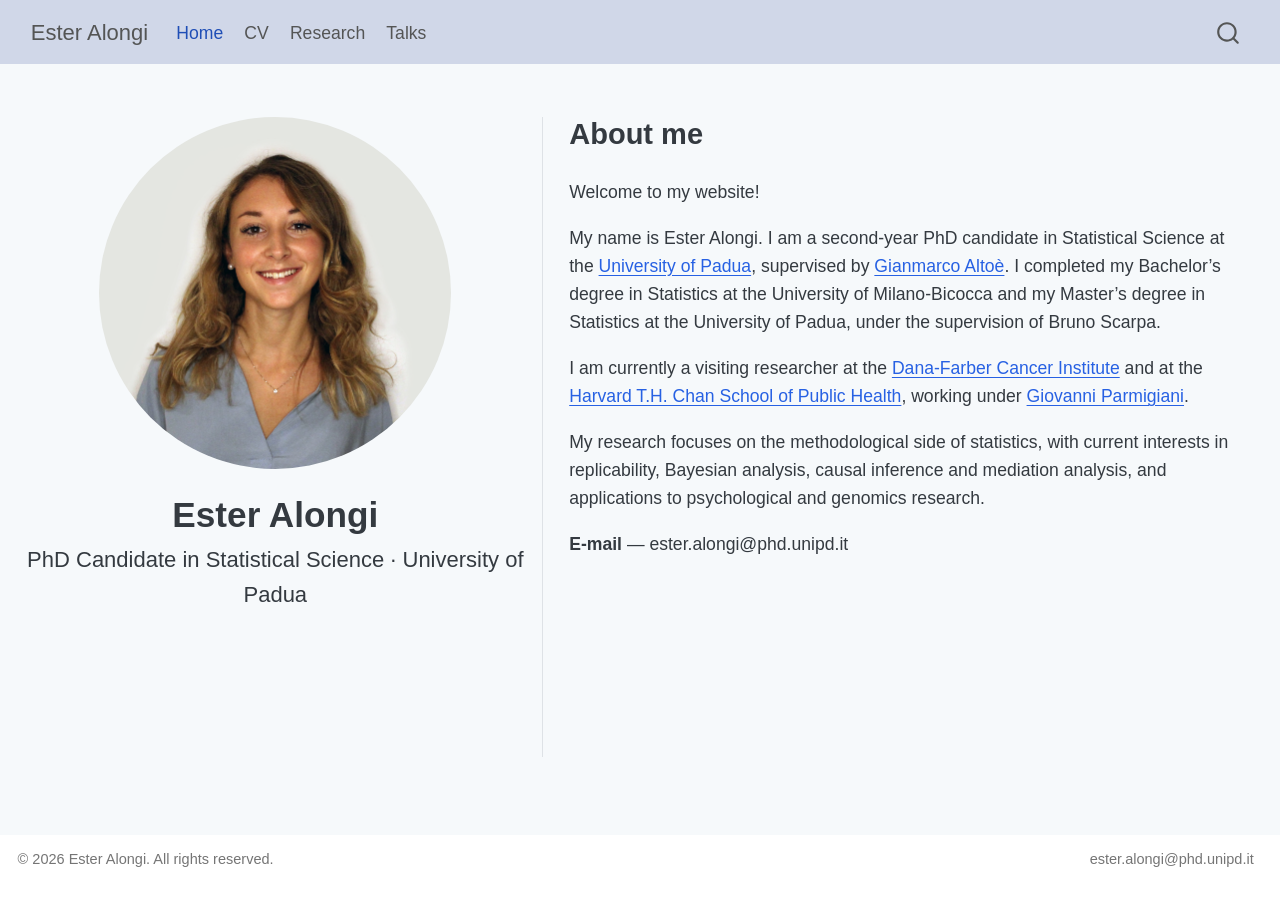
==== docs/index.html @ af5c0d2c "update site" ====
<!DOCTYPE html>
<html xmlns="http://www.w3.org/1999/xhtml" lang="en" xml:lang="en"><head>

<meta charset="utf-8">
<meta name="generator" content="quarto-1.10.18">

<meta name="viewport" content="width=device-width, initial-scale=1.0, user-scalable=yes">


<title>Ester Alongi</title>
<style>
/* Default styles provided by pandoc.
** See https://pandoc.org/MANUAL.html#variables-for-html for config info.
*/
span.smallcaps{font-variant: small-caps;}
div.columns{display: flex; gap: 1.5em;}
div.column{flex: auto;}
@media screen {
div.columns{gap: min(4vw, 1.5em);}
div.column{overflow-x: auto;}
}
div.hanging-indent{margin-left: 1.5em; text-indent: -1.5em;}
ul.task-list{list-style: none;}
ul.task-list li input[type="checkbox"] {
  width: 0.8em;
  margin: 0 0.8em 0.2em -1em; /* quarto-specific, see https://github.com/quarto-dev/quarto-cli/issues/4556 */ 
  vertical-align: middle;
}
</style>


<script src="site_libs/quarto-nav/quarto-nav.js"></script>
<script src="site_libs/quarto-nav/headroom.min.js"></script>
<script src="site_libs/clipboard/clipboard.min.js"></script>
<script src="site_libs/quarto-search/autocomplete.umd.js"></script>
<script src="site_libs/quarto-search/fuse.min.js"></script>
<script src="site_libs/quarto-search/quarto-search.js"></script>
<meta name="quarto:offset" content="./">
<link href="./images/Photo Ester Alongi.jpg" rel="icon" type="image/jpeg">
<script src="site_libs/quarto-html/quarto.js" type="module"></script>
<script src="site_libs/quarto-html/tabsets/tabsets.js" type="module"></script>
<script src="site_libs/quarto-html/popper.min.js"></script>
<script src="site_libs/quarto-html/tippy.umd.min.js"></script>
<link href="site_libs/quarto-html/tippy.css" rel="stylesheet">
<link href="site_libs/quarto-html/quarto-syntax-highlighting-64a204ab8560d761af7679ceaba22944.css" rel="stylesheet" id="quarto-text-highlighting-styles">
<script src="site_libs/bootstrap/bootstrap.min.js"></script>
<link href="site_libs/bootstrap/bootstrap-icons.css" rel="stylesheet">
<link href="site_libs/bootstrap/bootstrap-adc3778c718ce9dccda657a47eadd291.min.css" rel="stylesheet" append-hash="true" id="quarto-bootstrap" data-mode="light">
<script src="site_libs/quarto-contrib/iconify-2.1.0/iconify-icon.min.js"></script>
<script id="quarto-search-options" type="application/json">{
  "location": "navbar",
  "copy-button": false,
  "collapse-after": 3,
  "panel-placement": "end",
  "type": "overlay",
  "limit": 50,
  "keyboard-shortcut": [
    "f",
    "/",
    "s"
  ],
  "show-item-context": false,
  "language": {
    "search-no-results-text": "No results",
    "search-matching-documents-text": "matching documents",
    "search-copy-link-title": "Copy link to search",
    "search-hide-matches-text": "Hide additional matches",
    "search-more-match-text": "more match in this document",
    "search-more-matches-text": "more matches in this document",
    "search-clear-button-title": "Clear",
    "search-text-placeholder": "",
    "search-detached-cancel-button-title": "Cancel",
    "search-submit-button-title": "Submit",
    "search-label": "Search"
  }
}</script>


<link rel="stylesheet" href="styles.css">
</head>

<body class="nav-fixed quarto-light">

<div id="quarto-search-results"></div>
  <header id="quarto-header" class="headroom fixed-top">
    <nav class="navbar navbar-expand-lg " data-bs-theme="dark">
      <div class="navbar-container container-fluid">
      <div class="navbar-brand-container mx-auto">
    <a class="navbar-brand" href="./index.html">
    <span class="navbar-title">Ester Alongi</span>
    </a>
  </div>
            <div id="quarto-search" class="" title="Search"></div>
          <button class="navbar-toggler" type="button" data-bs-toggle="collapse" data-bs-target="#navbarCollapse" aria-controls="navbarCollapse" role="menu" aria-expanded="false" aria-label="Toggle navigation" onclick="if (window.quartoToggleHeadroom) { window.quartoToggleHeadroom(); }">
  <span class="navbar-toggler-icon"></span>
</button>
          <div class="collapse navbar-collapse" id="navbarCollapse">
            <ul class="navbar-nav navbar-nav-scroll me-auto">
  <li class="nav-item">
    <a class="nav-link active" href="./index.html" aria-current="page"> 
<span class="menu-text">Home</span></a>
  </li>  
  <li class="nav-item">
    <a class="nav-link" href="./cv.html"> 
<span class="menu-text">CV</span></a>
  </li>  
  <li class="nav-item">
    <a class="nav-link" href="./research.html"> 
<span class="menu-text">Research</span></a>
  </li>  
  <li class="nav-item">
    <a class="nav-link" href="./talks.html"> 
<span class="menu-text">Talks</span></a>
  </li>  
</ul>
          </div> <!-- /navcollapse -->
            <div class="quarto-navbar-tools">
</div>
      </div> <!-- /container-fluid -->
    </nav>
</header>
<!-- content -->
<div id="quarto-content" class="quarto-container page-columns page-rows-contents page-layout-full page-navbar">
<!-- sidebar -->
<!-- margin-sidebar -->
    
<!-- main -->
<div class="quarto-about-trestles column-page">
  <div class="about-entity">
    <img src="images/Photo Ester Alongi.jpg" class="about-image
  round " style="height: 20em; width: 20em;">
<header id="title-block-header" class="quarto-title-block default">
<div class="quarto-title">
<h1 class="title">Ester Alongi</h1>
<p class="subtitle lead">PhD Candidate in Statistical Science · University of Padua</p>
</div>
<div class="quarto-title-meta column-page">
  </div>
</header>
  </div>
  <div class="about-contents"><main class="content column-page" id="quarto-document-content">
<section id="about-me" class="level2">
<h2 data-anchor-id="about-me">About me</h2>
<p>Welcome to my website!</p>
<p>My name is Ester Alongi. I am a second-year PhD candidate in Statistical Science at the <a href="https://www.unipd.it/">University of Padua</a>, supervised by <a href="https://www.dpss.unipd.it/en/gianmarco-altoe">Gianmarco Altoè</a>. I completed my Bachelor’s degree in Statistics at the University of Milano-Bicocca and my Master’s degree in Statistics at the University of Padua, under the supervision of Bruno Scarpa.</p>
<p>I am currently a visiting researcher at the <a href="https://www.dana-farber.org/">Dana-Farber Cancer Institute</a> and at the <a href="https://www.hsph.harvard.edu/biostatistics/">Harvard T.H. Chan School of Public Health</a>, working under <a href="https://scholar.harvard.edu/parmigiani/">Giovanni Parmigiani</a>.</p>
<p>My research focuses on the methodological side of statistics, with current interests in replicability, Bayesian analysis, causal inference and mediation analysis, and applications to psychological and genomics research.</p>
<p><strong>E-mail</strong> — ester.alongi@phd.unipd.it</p>


</section>
<center>
<br> <a href="https://github.com/esteralongi"><iconify-icon role="img" inline="" icon="fa6-brands:github" style="font-size: 30px;" aria-label="Icon github from fa6-brands Iconify.design set." title="Icon github from fa6-brands Iconify.design set."></iconify-icon></a> <a href="https://www.linkedin.com/in/ester-alongi-4b968815b/"><iconify-icon role="img" inline="" icon="fa6-brands:linkedin" style="font-size: 30px;" aria-label="Icon linkedin from fa6-brands Iconify.design set." title="Icon linkedin from fa6-brands Iconify.design set."></iconify-icon></a> <a href="mailto:ester.alongi@phd.unipd.it"><iconify-icon role="img" inline="" icon="fa6-brands:envelope" style="font-size: 30px;" aria-label="Icon envelope from fa6-brands Iconify.design set." title="Icon envelope from fa6-brands Iconify.design set."></iconify-icon></a>
</center></main></div>
</div>
 <!-- /main -->
<script id="quarto-html-after-body" type="application/javascript">
  window.document.addEventListener("DOMContentLoaded", function (event) {
    const isCodeAnnotation = (el) => {
      for (const clz of el.classList) {
        if (clz.startsWith('code-annotation-')) {                     
          return true;
        }
      }
      return false;
    }
    const onCopySuccess = function(e) {
      // button target
      const button = e.trigger;
      // don't keep focus
      button.blur();
      // flash "checked"
      button.classList.add('code-copy-button-checked');
      var currentTitle = button.getAttribute("title");
      button.setAttribute("title", "Copied!");
      let tooltip;
      if (window.bootstrap) {
        button.setAttribute("data-bs-toggle", "tooltip");
        button.setAttribute("data-bs-placement", "left");
        button.setAttribute("data-bs-title", "Copied!");
        tooltip = new bootstrap.Tooltip(button, 
          { trigger: "manual", 
            customClass: "code-copy-button-tooltip",
            offset: [0, -8]});
        tooltip.show();    
      }
      setTimeout(function() {
        if (tooltip) {
          tooltip.hide();
          button.removeAttribute("data-bs-title");
          button.removeAttribute("data-bs-toggle");
          button.removeAttribute("data-bs-placement");
        }
        button.setAttribute("title", currentTitle);
        button.classList.remove('code-copy-button-checked');
      }, 1000);
      // clear code selection
      e.clearSelection();
    }
    const getTextToCopy = function(trigger) {
      const outerScaffold = trigger.parentElement.cloneNode(true);
      const codeEl = outerScaffold.querySelector('code');
      for (const childEl of codeEl.children) {
        if (isCodeAnnotation(childEl)) {
          childEl.remove();
        }
      }
      return codeEl.innerText;
    }
    const clipboard = new window.ClipboardJS('.code-copy-button:not([data-in-quarto-modal])', {
      text: getTextToCopy
    });
    clipboard.on('success', onCopySuccess);
    if (window.document.getElementById('quarto-embedded-source-code-modal')) {
      const clipboardModal = new window.ClipboardJS('.code-copy-button[data-in-quarto-modal]', {
        text: getTextToCopy,
        container: window.document.getElementById('quarto-embedded-source-code-modal')
      });
      clipboardModal.on('success', onCopySuccess);
    }
      var localhostRegex = new RegExp(/^(?:http|https):\/\/localhost\:?[0-9]*\//);
      var mailtoRegex = new RegExp(/^mailto:/);
        var filterRegex = new RegExp("https:\/\/esteralongi\.github\.io\/web\/");
      var isInternal = (href) => {
          return filterRegex.test(href) || localhostRegex.test(href) || mailtoRegex.test(href);
      }
      // Inspect non-navigation links and adorn them if external
     var links = window.document.querySelectorAll('a[href]:not(.nav-link):not(.navbar-brand):not(.toc-action):not(.sidebar-link):not(.sidebar-item-toggle):not(.pagination-link):not(.no-external):not([aria-hidden]):not(.dropdown-item):not(.quarto-navigation-tool):not(.about-link)');
      for (var i=0; i<links.length; i++) {
        const link = links[i];
        if (!isInternal(link.href)) {
          // undo the damage that might have been done by quarto-nav.js in the case of
          // links that we want to consider external
          if (link.dataset.originalHref !== undefined) {
            link.href = link.dataset.originalHref;
          }
        }
      }
    function tippyHover(el, contentFn, onTriggerFn, onUntriggerFn) {
      const config = {
        allowHTML: true,
        maxWidth: 500,
        delay: 100,
        arrow: false,
        appendTo: function(el) {
            return el.parentElement;
        },
        interactive: true,
        interactiveBorder: 10,
        theme: 'quarto',
        placement: 'bottom-start',
      };
      if (contentFn) {
        config.content = contentFn;
      }
      if (onTriggerFn) {
        config.onTrigger = onTriggerFn;
      }
      if (onUntriggerFn) {
        config.onUntrigger = onUntriggerFn;
      }
      window.tippy(el, config); 
    }
    const noterefs = window.document.querySelectorAll('a[role="doc-noteref"]');
    for (var i=0; i<noterefs.length; i++) {
      const ref = noterefs[i];
      tippyHover(ref, function() {
        // use id or data attribute instead here
        let href = ref.getAttribute('data-footnote-href') || ref.getAttribute('href');
        try { href = new URL(href).hash; } catch {}
        const id = href.replace(/^#\/?/, "");
        const note = window.document.getElementById(id);
        if (note) {
          return note.innerHTML;
        } else {
          return "";
        }
      });
    }
    const xrefs = window.document.querySelectorAll('a.quarto-xref');
    const processXRef = (id, note) => {
      // Strip column container classes
      const stripColumnClz = (el) => {
        el.classList.remove("page-full", "page-columns");
        if (el.children) {
          for (const child of el.children) {
            stripColumnClz(child);
          }
        }
      }
      stripColumnClz(note)
      if (id === null || id.startsWith('sec-')) {
        // Special case sections, only their first couple elements
        const container = document.createElement("div");
        if (note.children && note.children.length > 2) {
          container.appendChild(note.children[0].cloneNode(true));
          for (let i = 1; i < note.children.length; i++) {
            const child = note.children[i];
            if (child.tagName === "P" && child.innerText === "") {
              continue;
            } else {
              container.appendChild(child.cloneNode(true));
              break;
            }
          }
          if (window.Quarto?.typesetMath) {
            window.Quarto.typesetMath(container);
          }
          return container.innerHTML
        } else {
          if (window.Quarto?.typesetMath) {
            window.Quarto.typesetMath(note);
          }
          return note.innerHTML;
        }
      } else {
        // Remove any anchor links if they are present
        const anchorLink = note.querySelector('a.anchorjs-link');
        if (anchorLink) {
          anchorLink.remove();
        }
        if (window.Quarto?.typesetMath) {
          window.Quarto.typesetMath(note);
        }
        if (note.classList.contains("callout")) {
          return note.outerHTML;
        } else {
          return note.innerHTML;
        }
      }
    }
    for (var i=0; i<xrefs.length; i++) {
      const xref = xrefs[i];
      tippyHover(xref, undefined, function(instance) {
        instance.disable();
        let url = xref.getAttribute('href');
        let hash = undefined; 
        if (url.startsWith('#')) {
          hash = url;
        } else {
          try { hash = new URL(url).hash; } catch {}
        }
        if (hash) {
          const id = hash.replace(/^#\/?/, "");
          const note = window.document.getElementById(id);
          if (note !== null) {
            try {
              const html = processXRef(id, note.cloneNode(true));
              instance.setContent(html);
            } finally {
              instance.enable();
              instance.show();
            }
          } else {
            // See if we can fetch this
            fetch(url.split('#')[0])
            .then(res => res.text())
            .then(html => {
              const parser = new DOMParser();
              const htmlDoc = parser.parseFromString(html, "text/html");
              const note = htmlDoc.getElementById(id);
              if (note !== null) {
                const html = processXRef(id, note);
                instance.setContent(html);
              } 
            }).finally(() => {
              instance.enable();
              instance.show();
            });
          }
        } else {
          // See if we can fetch a full url (with no hash to target)
          // This is a special case and we should probably do some content thinning / targeting
          fetch(url)
          .then(res => res.text())
          .then(html => {
            const parser = new DOMParser();
            const htmlDoc = parser.parseFromString(html, "text/html");
            const note = htmlDoc.querySelector('main.content');
            if (note !== null) {
              // This should only happen for chapter cross references
              // (since there is no id in the URL)
              // remove the first header
              if (note.children.length > 0 && note.children[0].tagName === "HEADER") {
                note.children[0].remove();
              }
              const html = processXRef(null, note);
              instance.setContent(html);
            } 
          }).finally(() => {
            instance.enable();
            instance.show();
          });
        }
      }, function(instance) {
      });
    }
        let selectedAnnoteEl;
        const selectorForAnnotation = ( cell, annotation) => {
          let cellAttr = 'data-code-cell="' + cell + '"';
          let lineAttr = 'data-code-annotation="' +  annotation + '"';
          const selector = 'span[' + cellAttr + '][' + lineAttr + ']';
          return selector;
        }
        const selectCodeLines = (annoteEl) => {
          const doc = window.document;
          const targetCell = annoteEl.getAttribute("data-target-cell");
          const targetAnnotation = annoteEl.getAttribute("data-target-annotation");
          const annoteSpan = window.document.querySelector(selectorForAnnotation(targetCell, targetAnnotation));
          const lines = annoteSpan.getAttribute("data-code-lines").split(",");
          const lineIds = lines.map((line) => {
            return targetCell + "-" + line;
          })
          let top = null;
          let height = null;
          let parent = null;
          if (lineIds.length > 0) {
              //compute the position of the single el (top and bottom and make a div)
              const el = window.document.getElementById(lineIds[0]);
              top = el.offsetTop;
              height = el.offsetHeight;
              parent = el.parentElement.parentElement;
            if (lineIds.length > 1) {
              const lastEl = window.document.getElementById(lineIds[lineIds.length - 1]);
              const bottom = lastEl.offsetTop + lastEl.offsetHeight;
              height = bottom - top;
            }
            if (top !== null && height !== null && parent !== null) {
              // cook up a div (if necessary) and position it 
              let div = window.document.getElementById("code-annotation-line-highlight");
              if (div === null) {
                div = window.document.createElement("div");
                div.setAttribute("id", "code-annotation-line-highlight");
                div.style.position = 'absolute';
                parent.appendChild(div);
              }
              div.style.top = top - 2 + "px";
              div.style.height = height + 4 + "px";
              div.style.left = 0;
              let gutterDiv = window.document.getElementById("code-annotation-line-highlight-gutter");
              if (gutterDiv === null) {
                gutterDiv = window.document.createElement("div");
                gutterDiv.setAttribute("id", "code-annotation-line-highlight-gutter");
                gutterDiv.style.position = 'absolute';
                const codeCell = window.document.getElementById(targetCell);
                const gutter = codeCell.querySelector('.code-annotation-gutter');
                gutter.appendChild(gutterDiv);
              }
              gutterDiv.style.top = top - 2 + "px";
              gutterDiv.style.height = height + 4 + "px";
            }
            selectedAnnoteEl = annoteEl;
          }
        };
        const unselectCodeLines = () => {
          const elementsIds = ["code-annotation-line-highlight", "code-annotation-line-highlight-gutter"];
          elementsIds.forEach((elId) => {
            const div = window.document.getElementById(elId);
            if (div) {
              div.remove();
            }
          });
          selectedAnnoteEl = undefined;
        };
          // Handle positioning of the toggle
      window.addEventListener(
        "resize",
        throttle(() => {
          elRect = undefined;
          if (selectedAnnoteEl) {
            selectCodeLines(selectedAnnoteEl);
          }
        }, 10)
      );
      function throttle(fn, ms) {
      let throttle = false;
      let timer;
        return (...args) => {
          if(!throttle) { // first call gets through
              fn.apply(this, args);
              throttle = true;
          } else { // all the others get throttled
              if(timer) clearTimeout(timer); // cancel #2
              timer = setTimeout(() => {
                fn.apply(this, args);
                timer = throttle = false;
              }, ms);
          }
        };
      }
        // Attach click handler to the DT
        const annoteDls = window.document.querySelectorAll('dt[data-target-cell]');
        for (const annoteDlNode of annoteDls) {
          annoteDlNode.addEventListener('click', (event) => {
            const clickedEl = event.target;
            if (clickedEl !== selectedAnnoteEl) {
              unselectCodeLines();
              const activeEl = window.document.querySelector('dt[data-target-cell].code-annotation-active');
              if (activeEl) {
                activeEl.classList.remove('code-annotation-active');
              }
              selectCodeLines(clickedEl);
              clickedEl.classList.add('code-annotation-active');
            } else {
              // Unselect the line
              unselectCodeLines();
              clickedEl.classList.remove('code-annotation-active');
            }
          });
        }
    const findCites = (el) => {
      const parentEl = el.parentElement;
      if (parentEl) {
        const cites = parentEl.dataset.cites;
        if (cites) {
          return {
            el,
            cites: cites.split(' ')
          };
        } else {
          return findCites(el.parentElement)
        }
      } else {
        return undefined;
      }
    };
    var bibliorefs = window.document.querySelectorAll('a[role="doc-biblioref"]');
    for (var i=0; i<bibliorefs.length; i++) {
      const ref = bibliorefs[i];
      const citeInfo = findCites(ref);
      if (citeInfo) {
        tippyHover(citeInfo.el, function() {
          var popup = window.document.createElement('div');
          citeInfo.cites.forEach(function(cite) {
            var citeDiv = window.document.createElement('div');
            citeDiv.classList.add('hanging-indent');
            citeDiv.classList.add('csl-entry');
            var biblioDiv = window.document.getElementById('ref-' + cite);
            if (biblioDiv) {
              citeDiv.innerHTML = biblioDiv.innerHTML;
            }
            popup.appendChild(citeDiv);
          });
          return popup.innerHTML;
        });
      }
    }
  });
  </script>
</div> <!-- /content -->
<footer class="footer">
  <div class="nav-footer">
    <div class="nav-footer-left">
<p>© 2026 Ester Alongi. All rights reserved.</p>
</div>   
    <div class="nav-footer-center">
      &nbsp;
    </div>
    <div class="nav-footer-right">
      <ul class="footer-items list-unstyled">
    <li class="nav-item">
    <a class="nav-link" href="mailto:ester.alongi@phd.unipd.it">
<p>ester.alongi@phd.unipd.it</p>
</a>
  </li>  
</ul>
    </div>
  </div>
</footer>




</body></html>
---- docs/site_libs/quarto-html/quarto-syntax-highlighting-64a204ab8560d761af7679ceaba22944.css ----
/* quarto syntax highlight colors */
:root {
  --quarto-hl-ot-color: #003B4F;
  --quarto-hl-at-color: #657422;
  --quarto-hl-ss-color: #20794D;
  --quarto-hl-an-color: #5E5E5E;
  --quarto-hl-fu-color: #4758AB;
  --quarto-hl-st-color: #20794D;
  --quarto-hl-cf-color: #003B4F;
  --quarto-hl-op-color: #5E5E5E;
  --quarto-hl-er-color: #AD0000;
  --quarto-hl-bn-color: #AD0000;
  --quarto-hl-al-color: #AD0000;
  --quarto-hl-va-color: #111111;
  --quarto-hl-bu-color: inherit;
  --quarto-hl-ex-color: inherit;
  --quarto-hl-pp-color: #AD0000;
  --quarto-hl-in-color: #5E5E5E;
  --quarto-hl-vs-color: #20794D;
  --quarto-hl-wa-color: #5E5E5E;
  --quarto-hl-do-color: #5E5E5E;
  --quarto-hl-im-color: #00769E;
  --quarto-hl-ch-color: #20794D;
  --quarto-hl-dt-color: #AD0000;
  --quarto-hl-fl-color: #AD0000;
  --quarto-hl-co-color: #5E5E5E;
  --quarto-hl-cv-color: #5E5E5E;
  --quarto-hl-cn-color: #8f5902;
  --quarto-hl-sc-color: #5E5E5E;
  --quarto-hl-dv-color: #AD0000;
  --quarto-hl-kw-color: #003B4F;
}

/* other quarto variables */
:root {
  --quarto-font-monospace: SFMono-Regular, Menlo, Monaco, Consolas, "Liberation Mono", "Courier New", monospace;
}

/* syntax highlight based on Pandoc's rules */
pre > code.sourceCode > span {
  color: #003B4F;
}

code.sourceCode > span {
  color: #003B4F;
}

div.sourceCode,
div.sourceCode pre.sourceCode {
  color: #003B4F;
}

/* Normal */
code span {
  color: #003B4F;
}

/* Alert */
code span.al {
  color: #AD0000;
  font-style: inherit;
}

/* Annotation */
code span.an {
  color: #5E5E5E;
  font-style: inherit;
}

/* Attribute */
code span.at {
  color: #657422;
  font-style: inherit;
}

/* BaseN */
code span.bn {
  color: #AD0000;
  font-style: inherit;
}

/* BuiltIn */
code span.bu {
  font-style: inherit;
}

/* ControlFlow */
code span.cf {
  color: #003B4F;
  font-weight: bold;
  font-style: inherit;
}

/* Char */
code span.ch {
  color: #20794D;
  font-style: inherit;
}

/* Constant */
code span.cn {
  color: #8f5902;
  font-style: inherit;
}

/* Comment */
code span.co {
  color: #5E5E5E;
  font-style: inherit;
}

/* CommentVar */
code span.cv {
  color: #5E5E5E;
  font-style: italic;
}

/* Documentation */
code span.do {
  color: #5E5E5E;
  font-style: italic;
}

/* DataType */
code span.dt {
  color: #AD0000;
  font-style: inherit;
}

/* DecVal */
code span.dv {
  color: #AD0000;
  font-style: inherit;
}

/* Error */
code span.er {
  color: #AD0000;
  font-style: inherit;
}

/* Extension */
code span.ex {
  font-style: inherit;
}

/* Float */
code span.fl {
  color: #AD0000;
  font-style: inherit;
}

/* Function */
code span.fu {
  color: #4758AB;
  font-style: inherit;
}

/* Import */
code span.im {
  color: #00769E;
  font-style: inherit;
}

/* Information */
code span.in {
  color: #5E5E5E;
  font-style: inherit;
}

/* Keyword */
code span.kw {
  color: #003B4F;
  font-weight: bold;
  font-style: inherit;
}

/* Operator */
code span.op {
  color: #5E5E5E;
  font-style: inherit;
}

/* Other */
code span.ot {
  color: #003B4F;
  font-style: inherit;
}

/* Preprocessor */
code span.pp {
  color: #AD0000;
  font-style: inherit;
}

/* SpecialChar */
code span.sc {
  color: #5E5E5E;
  font-style: inherit;
}

/* SpecialString */
code span.ss {
  color: #20794D;
  font-style: inherit;
}

/* String */
code span.st {
  color: #20794D;
  font-style: inherit;
}

/* Variable */
code span.va {
  color: #111111;
  font-style: inherit;
}

/* VerbatimString */
code span.vs {
  color: #20794D;
  font-style: inherit;
}

/* Warning */
code span.wa {
  color: #5E5E5E;
  font-style: italic;
}

.prevent-inlining {
  content: "</";
}

/*# sourceMappingURL=9d8d5bb603a83b8298b89080a598c93b.css.map */
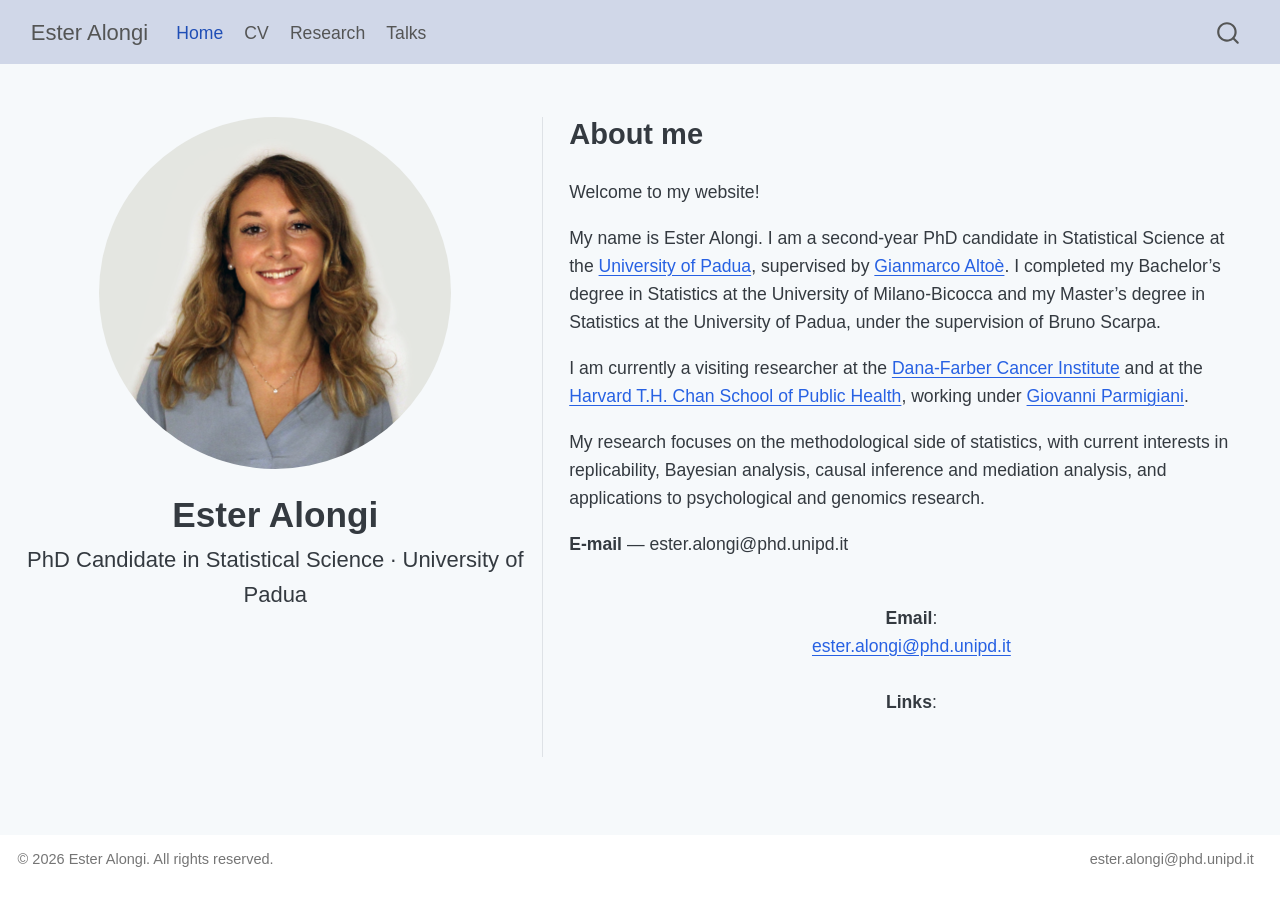
==== commit c5a372db: "update site" ====
--- a/docs/index.html
+++ b/docs/index.html
@@ -150,7 +150,7 @@
 
 </section>
 <center>
-<br> <a href="https://github.com/esteralongi"><iconify-icon role="img" inline="" icon="fa6-brands:github" style="font-size: 30px;" aria-label="Icon github from fa6-brands Iconify.design set." title="Icon github from fa6-brands Iconify.design set."></iconify-icon></a> <a href="https://www.linkedin.com/in/ester-alongi-4b968815b/"><iconify-icon role="img" inline="" icon="fa6-brands:linkedin" style="font-size: 30px;" aria-label="Icon linkedin from fa6-brands Iconify.design set." title="Icon linkedin from fa6-brands Iconify.design set."></iconify-icon></a> <a href="mailto:ester.alongi@phd.unipd.it"><iconify-icon role="img" inline="" icon="fa6-brands:envelope" style="font-size: 30px;" aria-label="Icon envelope from fa6-brands Iconify.design set." title="Icon envelope from fa6-brands Iconify.design set."></iconify-icon></a>
+<br> <strong>Email</strong>:<br> <a href="mailto:ester.alongi@phd.unipd.it">ester.alongi@phd.unipd.it</a><br> <br> <strong>Links</strong>:<br> <a href="https://github.com/esteralongi"><iconify-icon role="img" inline="" icon="fa6-brands:github" style="font-size: 30px;" aria-label="Icon github from fa6-brands Iconify.design set." title="Icon github from fa6-brands Iconify.design set."></iconify-icon></a> <a href="https://www.linkedin.com/in/ester-alongi-4b968815b/"><iconify-icon role="img" inline="" icon="fa6-brands:linkedin" style="font-size: 30px;" aria-label="Icon linkedin from fa6-brands Iconify.design set." title="Icon linkedin from fa6-brands Iconify.design set."></iconify-icon></a> <a href="https://www.researchgate.net/profile/Ester-Alongi"><iconify-icon role="img" inline="" icon="fa6-brands:researchgate" style="font-size: 30px;" aria-label="Icon researchgate from fa6-brands Iconify.design set." title="Icon researchgate from fa6-brands Iconify.design set."></iconify-icon></a> <a href="https://orcid.org/0009-0002-3946-506X"><iconify-icon role="img" inline="" icon="fa6-brands:orcid" style="font-size: 30px;" aria-label="Icon orcid from fa6-brands Iconify.design set." title="Icon orcid from fa6-brands Iconify.design set."></iconify-icon></a>
 </center></main></div>
 </div>
  <!-- /main -->
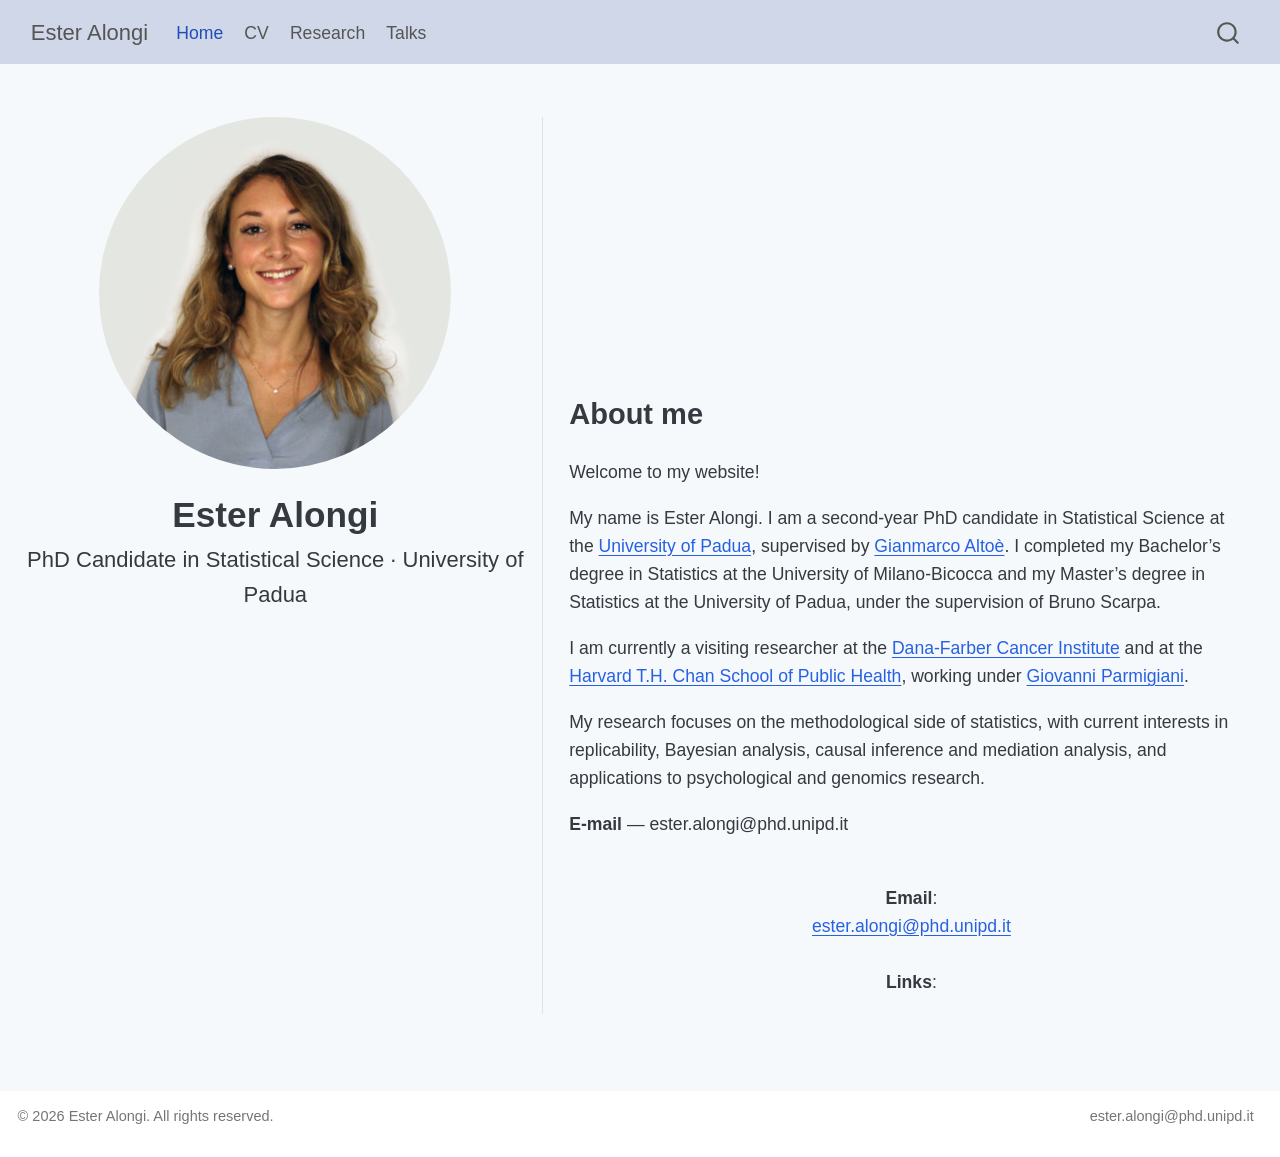
==== commit 6b06342e: "update site" ====
--- a/docs/index.html
+++ b/docs/index.html
@@ -139,6 +139,8 @@
 </header>
   </div>
   <div class="about-contents"><main class="content column-page" id="quarto-document-content">
+<div style="background-image: url('images/boston.jpg'); background-size: cover; background-position: center; height: 250px; border-radius: 10px; margin-bottom: 30px;">
+</div>
 <section id="about-me" class="level2">
 <h2 data-anchor-id="about-me">About me</h2>
 <p>Welcome to my website!</p>
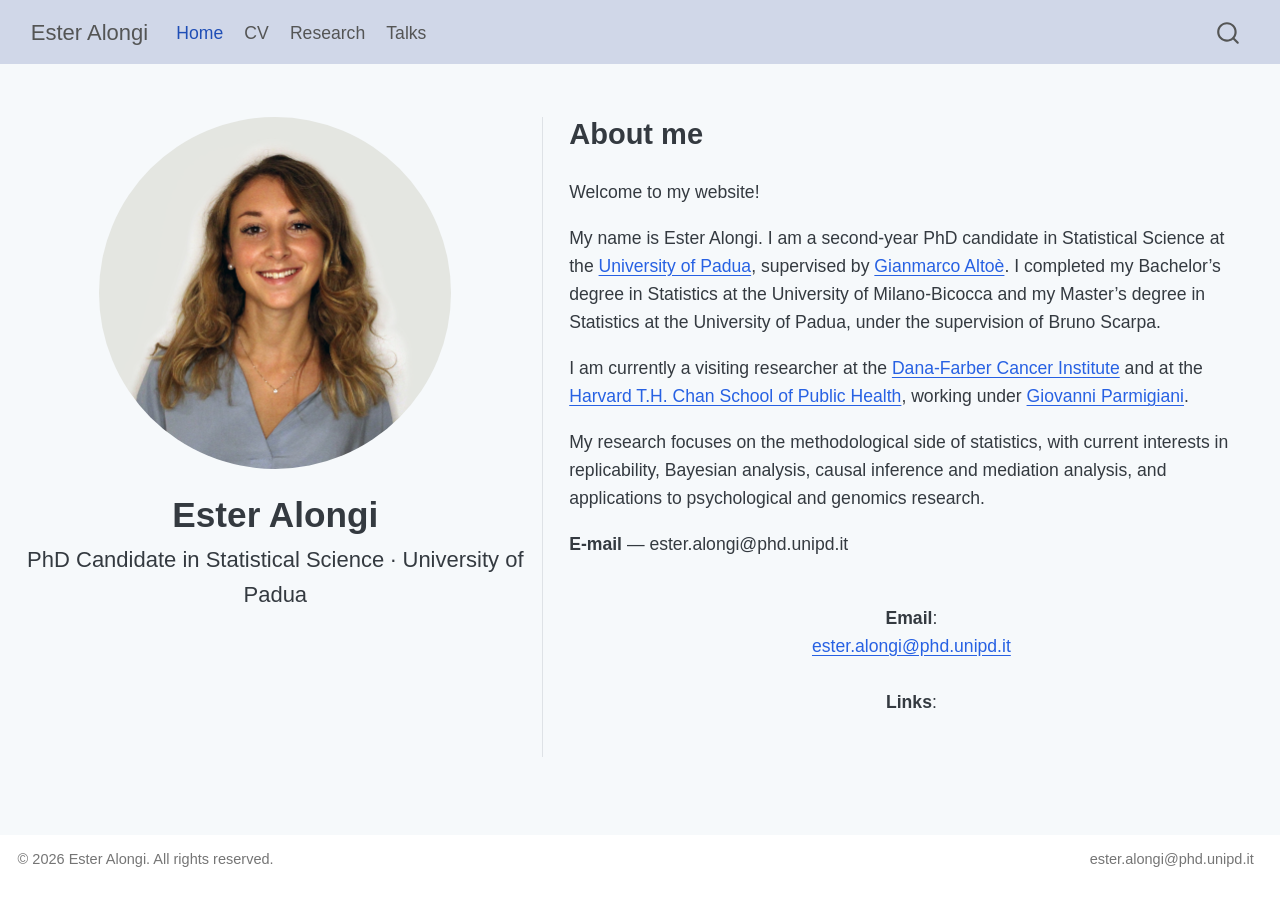
==== commit 95c8f4fc: "update site" ====
--- a/docs/index.html
+++ b/docs/index.html
@@ -139,8 +139,6 @@
 </header>
   </div>
   <div class="about-contents"><main class="content column-page" id="quarto-document-content">
-<div style="background-image: url('images/boston.jpg'); background-size: cover; background-position: center; height: 250px; border-radius: 10px; margin-bottom: 30px;">
-</div>
 <section id="about-me" class="level2">
 <h2 data-anchor-id="about-me">About me</h2>
 <p>Welcome to my website!</p>
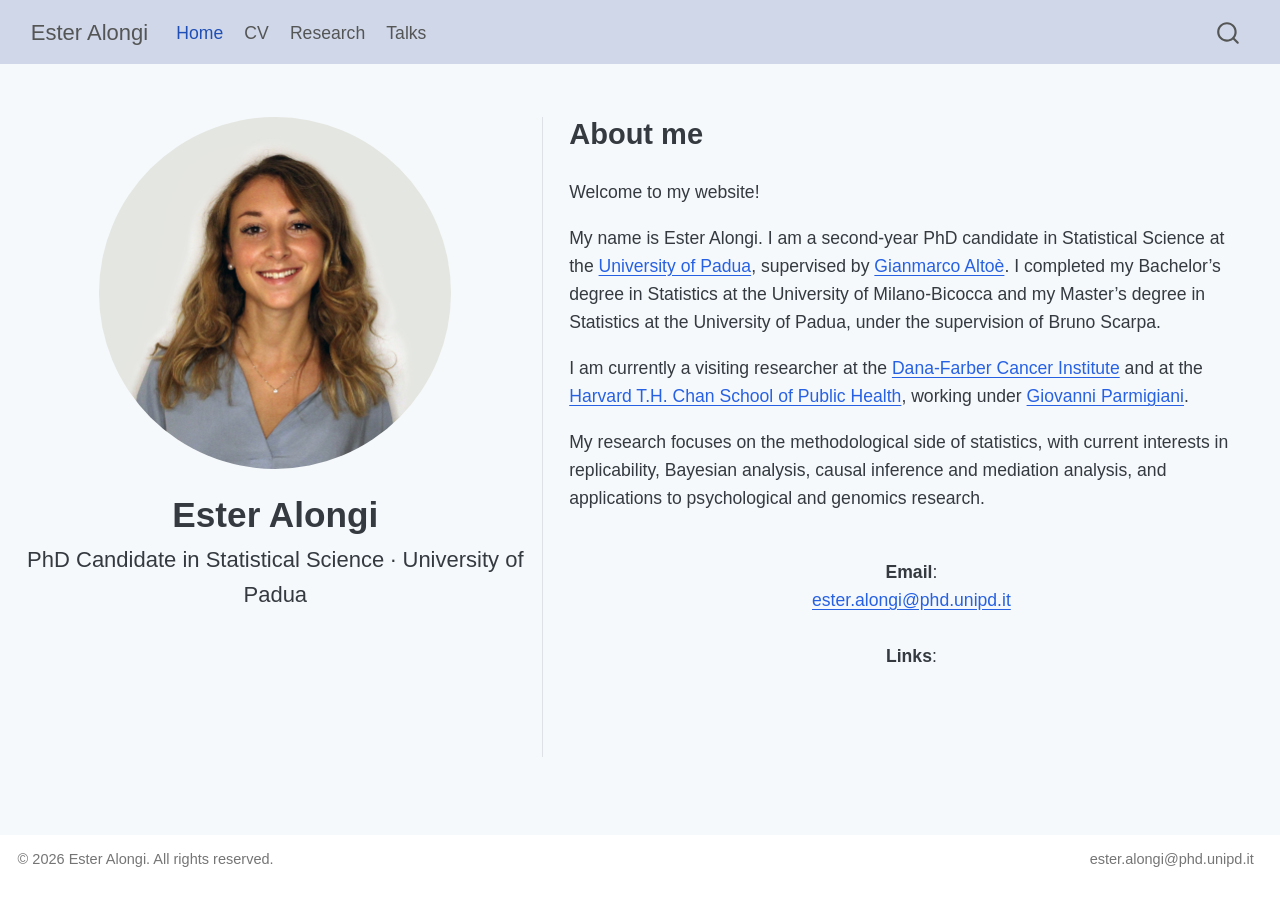
==== commit 959c987e: "update site" ====
--- a/docs/index.html
+++ b/docs/index.html
@@ -145,7 +145,6 @@
 <p>My name is Ester Alongi. I am a second-year PhD candidate in Statistical Science at the <a href="https://www.unipd.it/">University of Padua</a>, supervised by <a href="https://www.dpss.unipd.it/en/gianmarco-altoe">Gianmarco Altoè</a>. I completed my Bachelor’s degree in Statistics at the University of Milano-Bicocca and my Master’s degree in Statistics at the University of Padua, under the supervision of Bruno Scarpa.</p>
 <p>I am currently a visiting researcher at the <a href="https://www.dana-farber.org/">Dana-Farber Cancer Institute</a> and at the <a href="https://www.hsph.harvard.edu/biostatistics/">Harvard T.H. Chan School of Public Health</a>, working under <a href="https://scholar.harvard.edu/parmigiani/">Giovanni Parmigiani</a>.</p>
 <p>My research focuses on the methodological side of statistics, with current interests in replicability, Bayesian analysis, causal inference and mediation analysis, and applications to psychological and genomics research.</p>
-<p><strong>E-mail</strong> — ester.alongi@phd.unipd.it</p>
 
 
 </section>
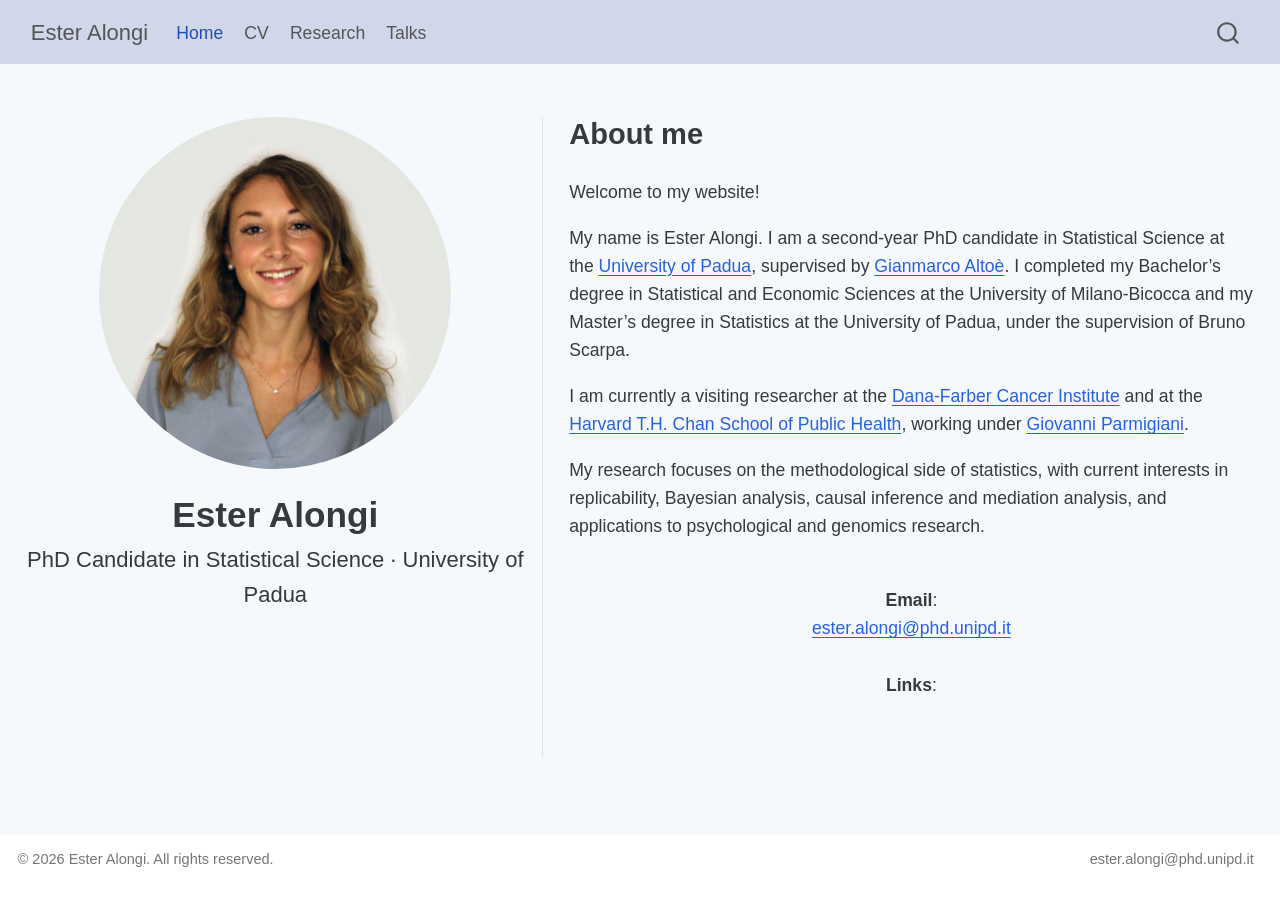
==== commit 40c325fc: "update site" ====
--- a/docs/index.html
+++ b/docs/index.html
@@ -74,6 +74,15 @@
     "search-label": "Search"
   }
 }</script>
+<script async="" src="https://www.googletagmanager.com/gtag/js?id=G-RHNPEDK1ZL"></script>
+
+<script type="text/javascript">
+
+window.dataLayer = window.dataLayer || [];
+function gtag(){dataLayer.push(arguments);}
+gtag('js', new Date());
+gtag('config', 'G-RHNPEDK1ZL', { 'anonymize_ip': true});
+</script>
 
 
 <link rel="stylesheet" href="styles.css">
@@ -142,7 +151,7 @@
 <section id="about-me" class="level2">
 <h2 data-anchor-id="about-me">About me</h2>
 <p>Welcome to my website!</p>
-<p>My name is Ester Alongi. I am a second-year PhD candidate in Statistical Science at the <a href="https://www.unipd.it/">University of Padua</a>, supervised by <a href="https://www.dpss.unipd.it/en/gianmarco-altoe">Gianmarco Altoè</a>. I completed my Bachelor’s degree in Statistics at the University of Milano-Bicocca and my Master’s degree in Statistics at the University of Padua, under the supervision of Bruno Scarpa.</p>
+<p>My name is Ester Alongi. I am a second-year PhD candidate in Statistical Science at the <a href="https://www.unipd.it/">University of Padua</a>, supervised by <a href="https://www.dpss.unipd.it/en/gianmarco-altoe">Gianmarco Altoè</a>. I completed my Bachelor’s degree in Statistical and Economic Sciences at the University of Milano-Bicocca and my Master’s degree in Statistics at the University of Padua, under the supervision of Bruno Scarpa.</p>
 <p>I am currently a visiting researcher at the <a href="https://www.dana-farber.org/">Dana-Farber Cancer Institute</a> and at the <a href="https://www.hsph.harvard.edu/biostatistics/">Harvard T.H. Chan School of Public Health</a>, working under <a href="https://scholar.harvard.edu/parmigiani/">Giovanni Parmigiani</a>.</p>
 <p>My research focuses on the methodological side of statistics, with current interests in replicability, Bayesian analysis, causal inference and mediation analysis, and applications to psychological and genomics research.</p>
 
